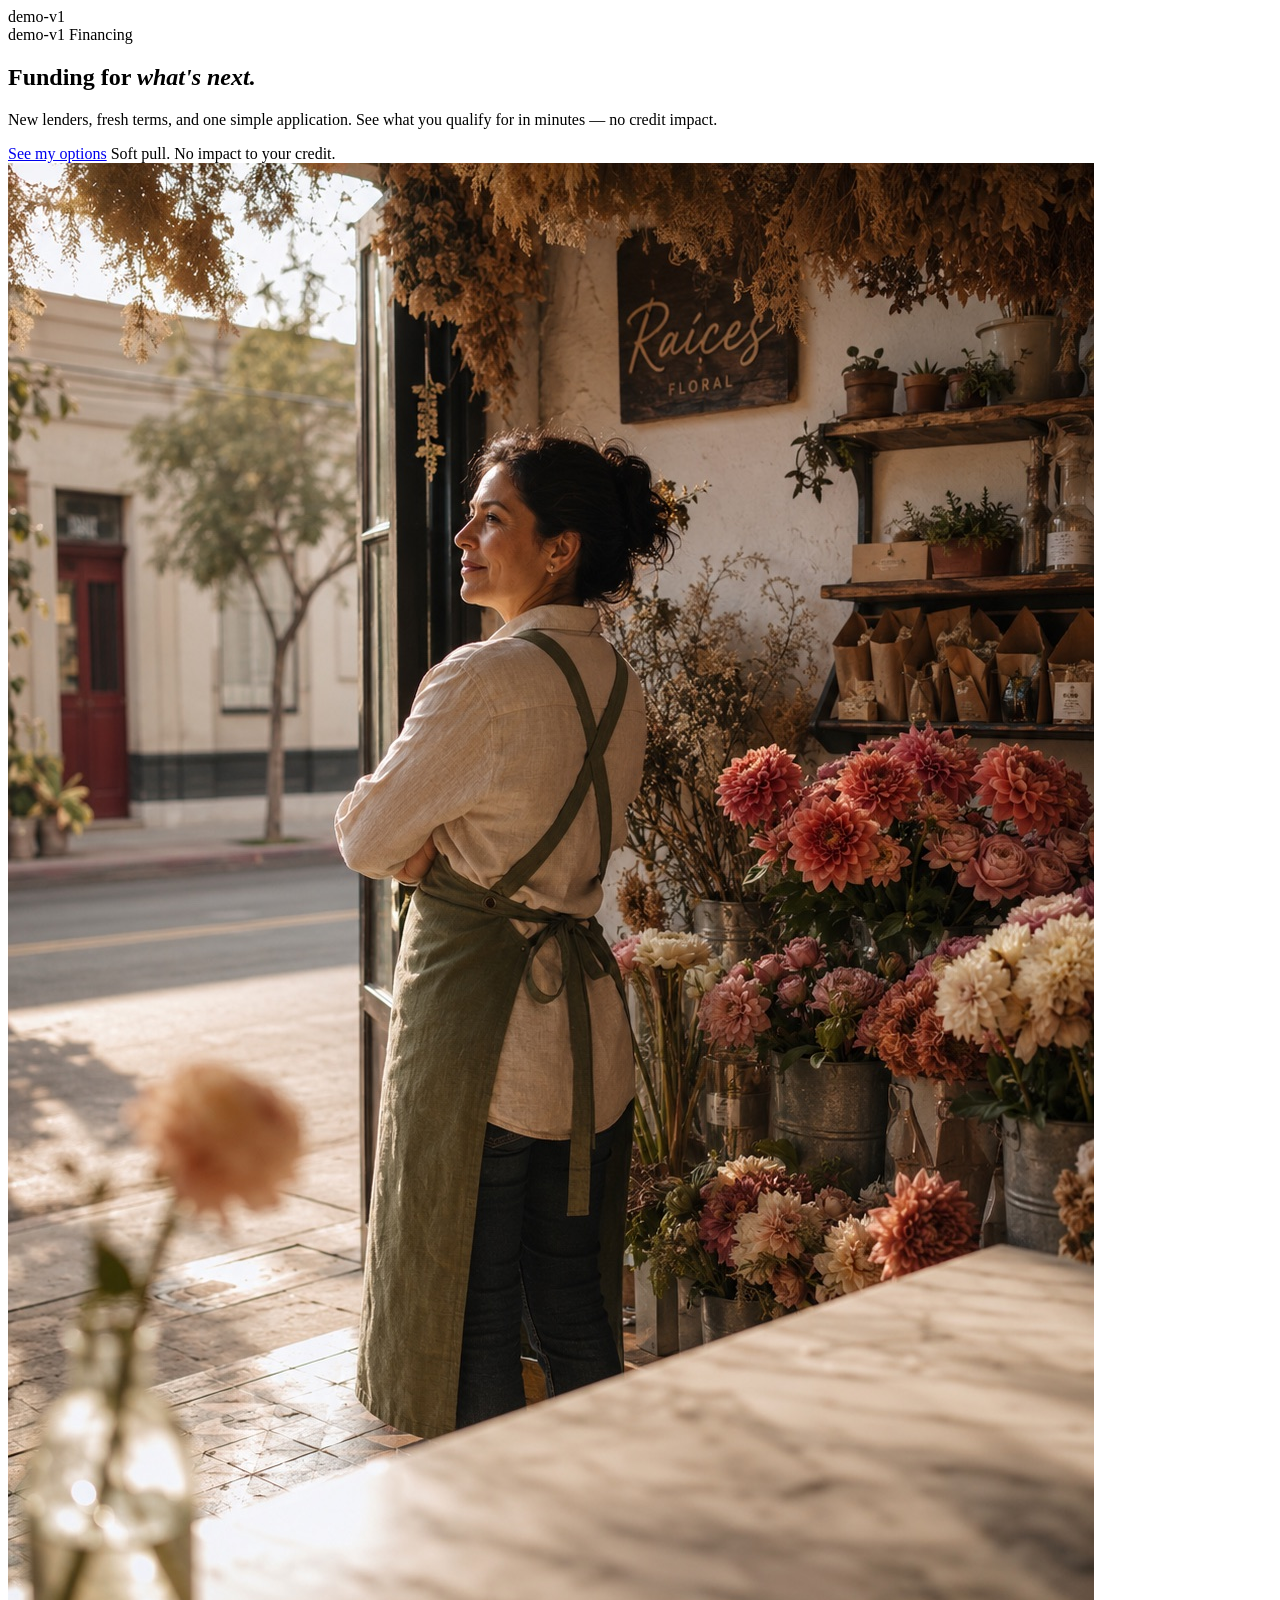
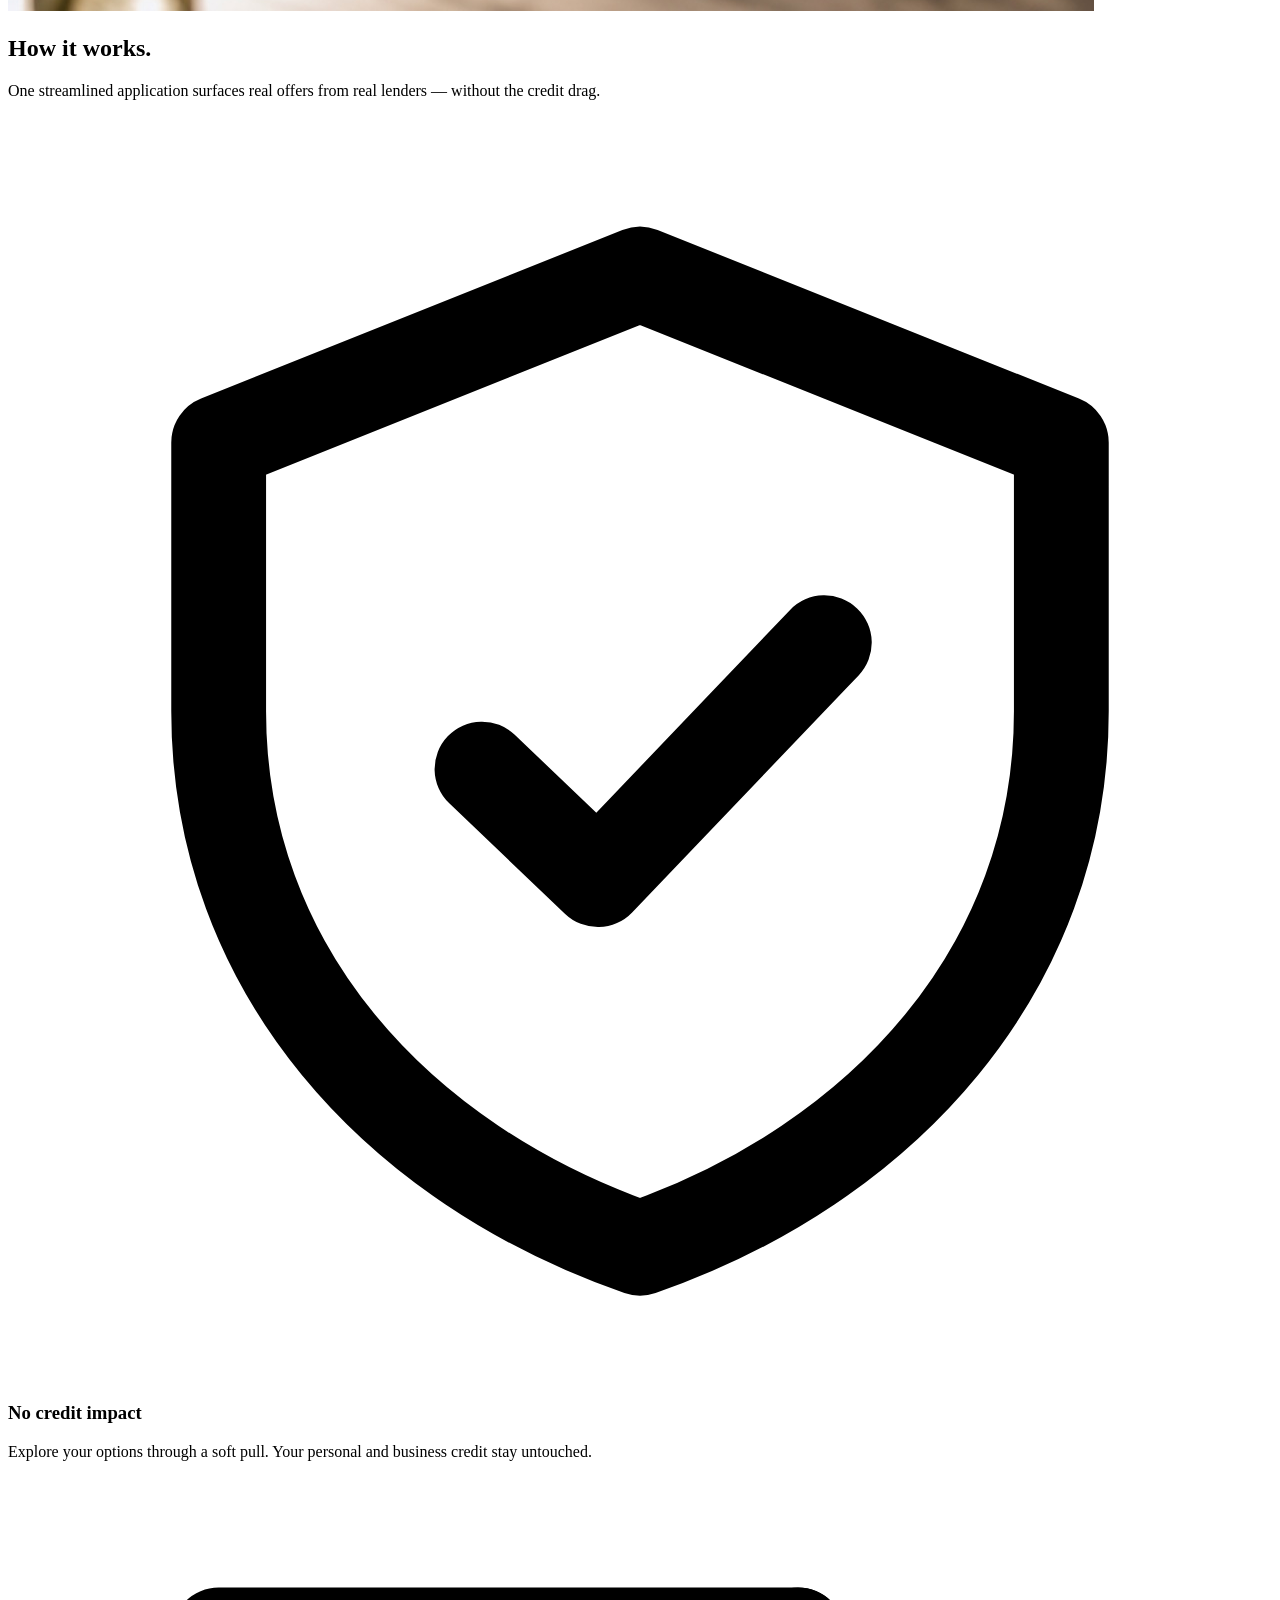
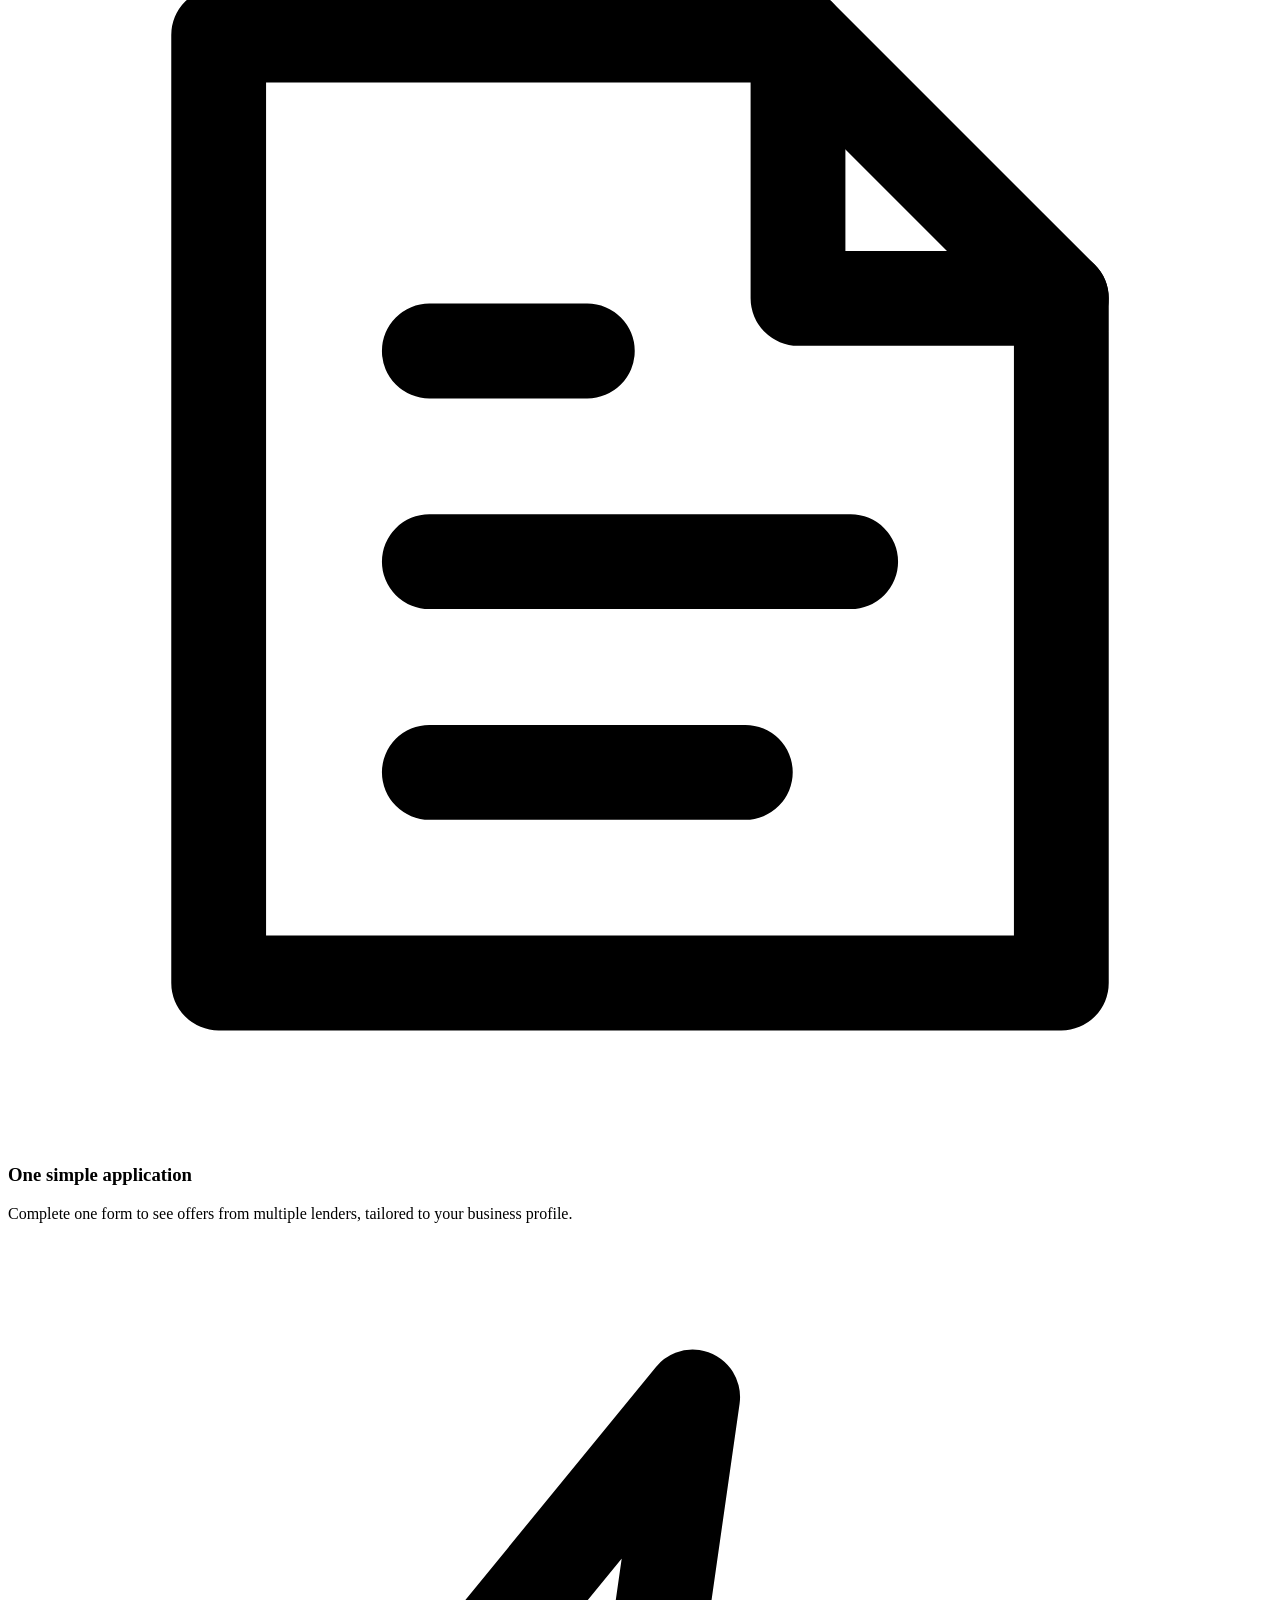
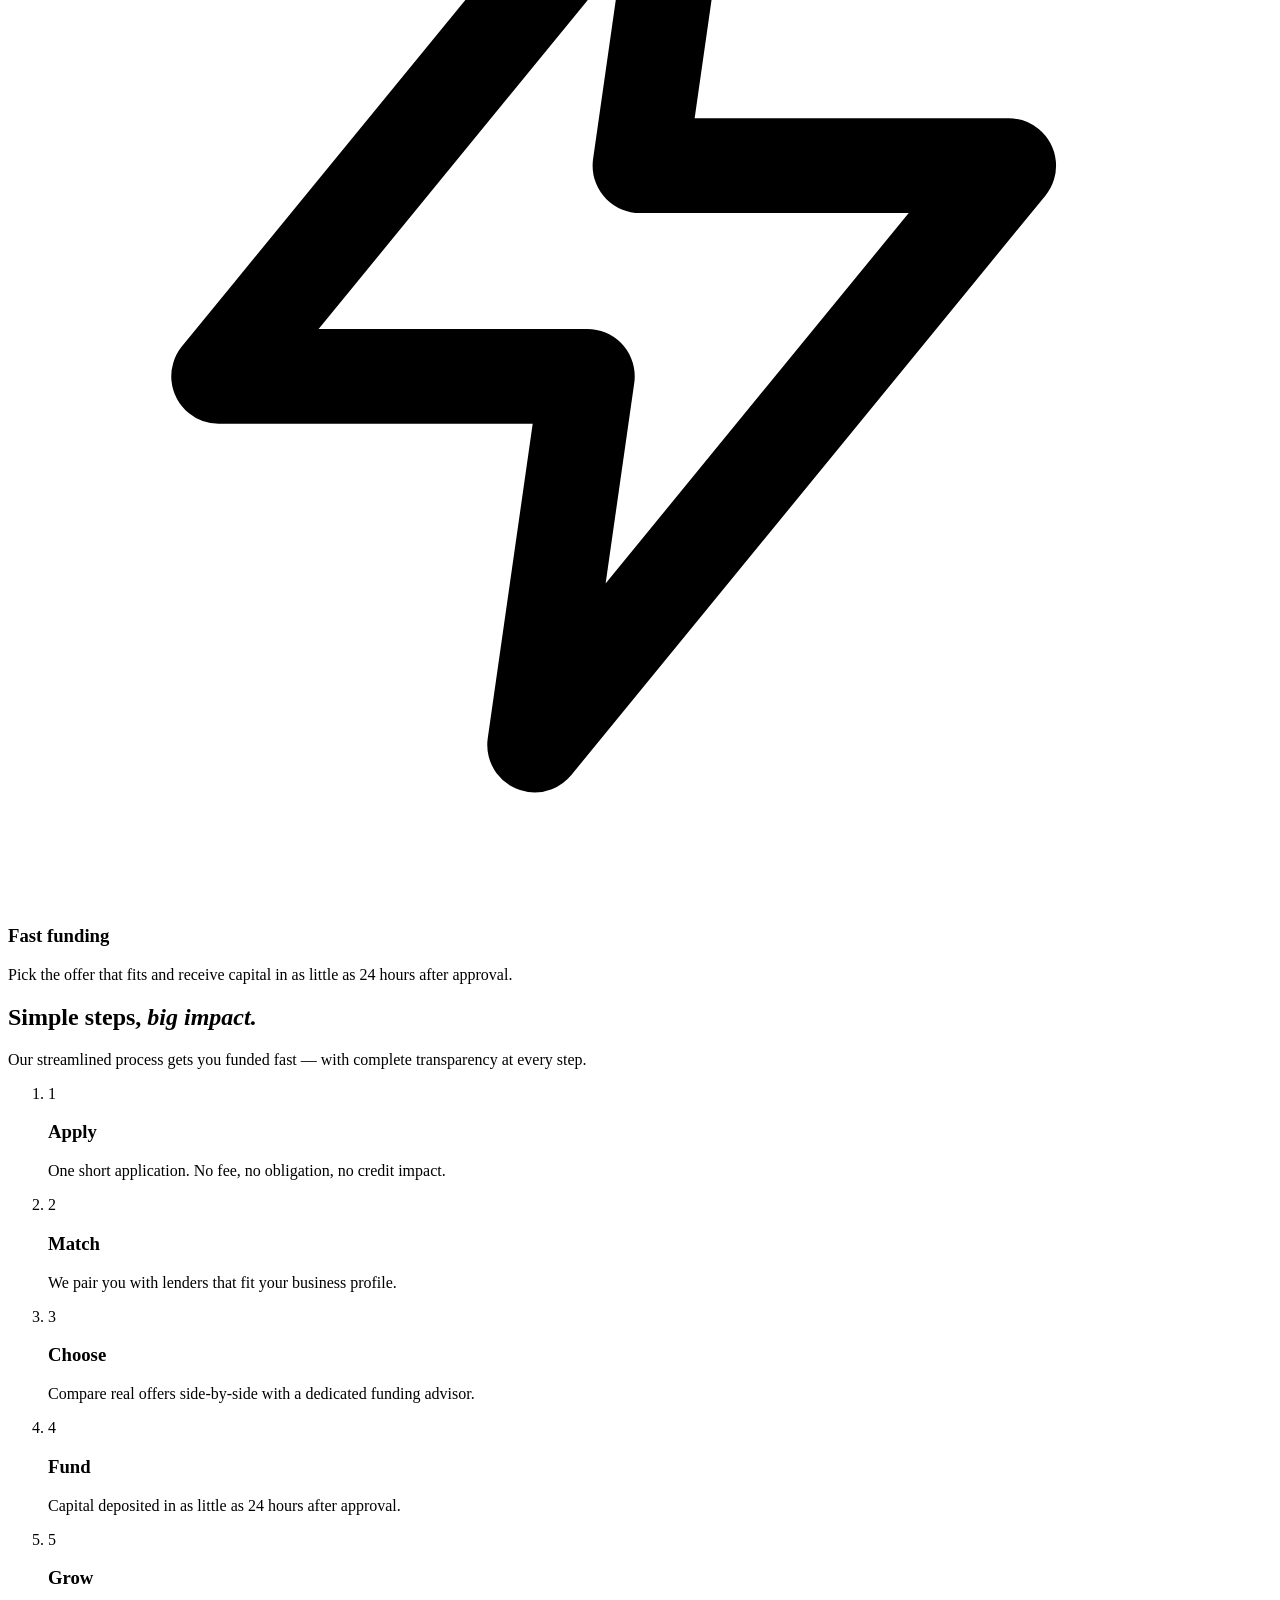
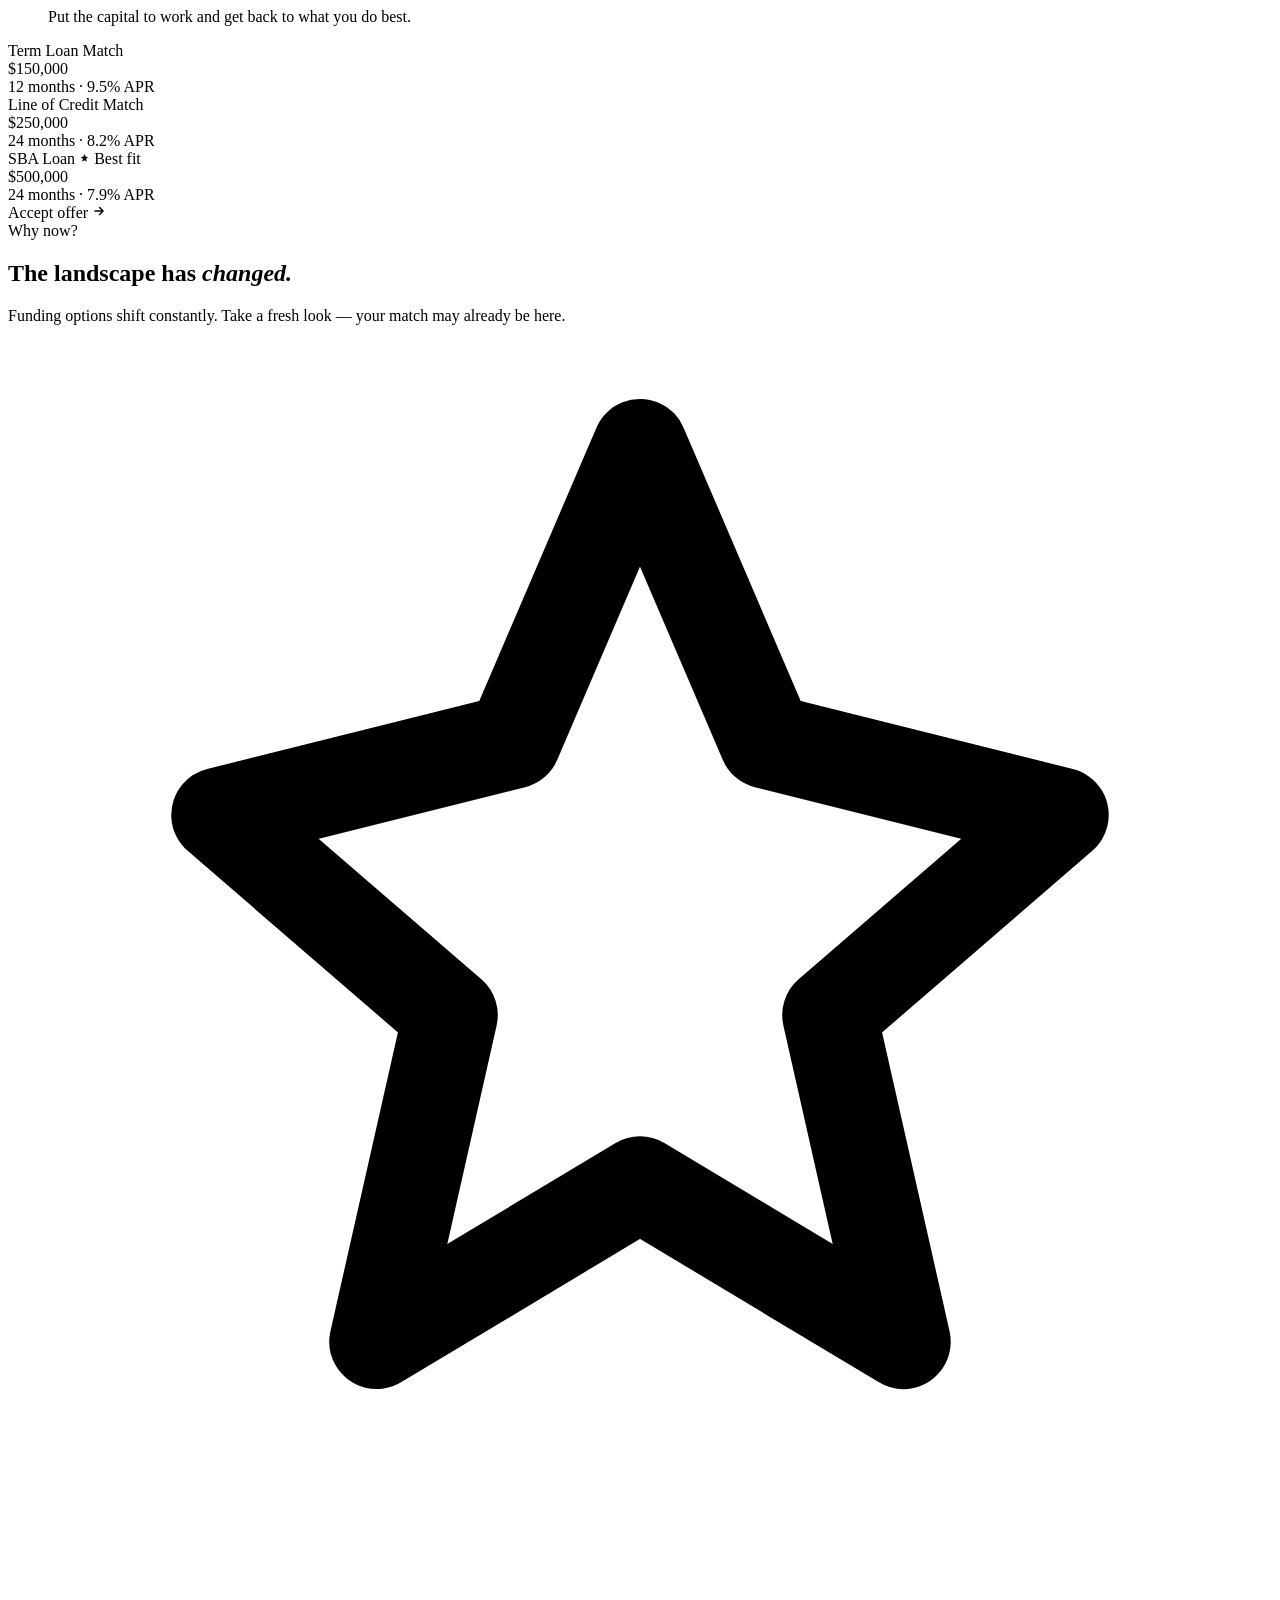
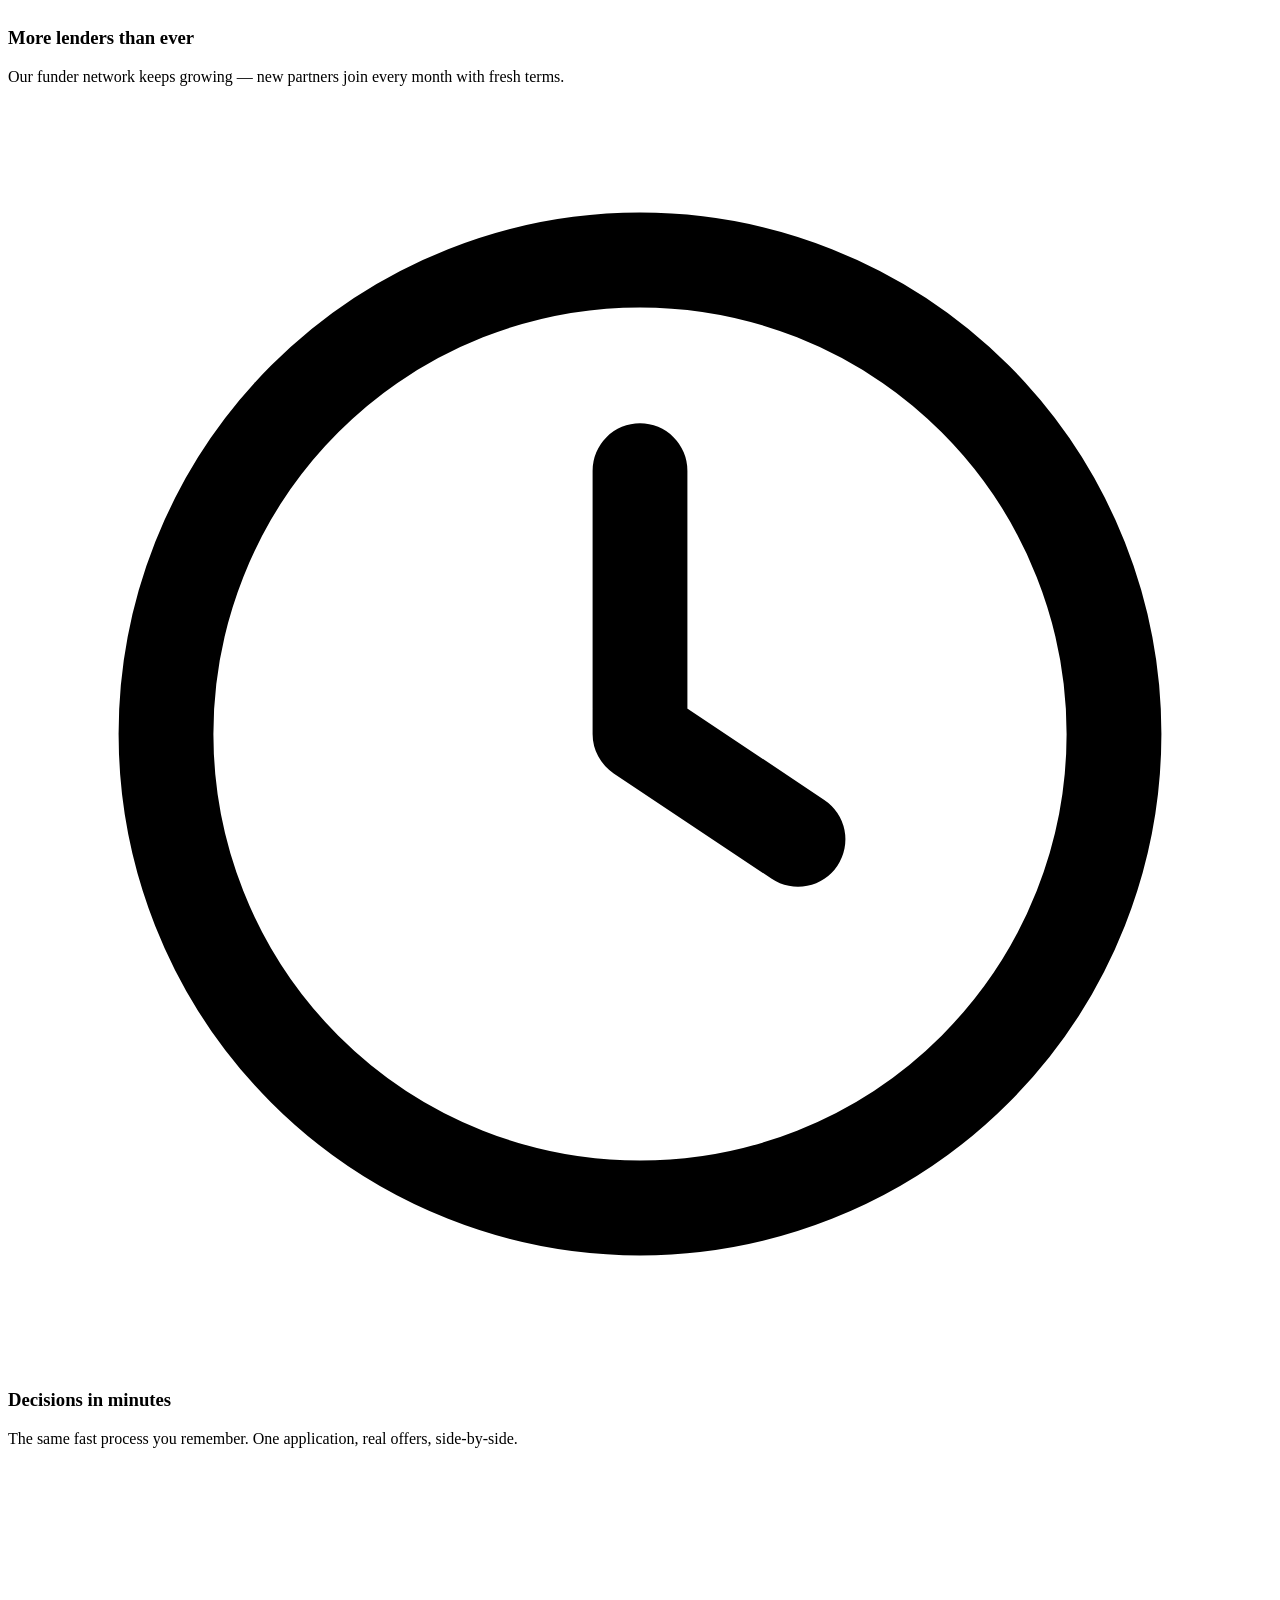
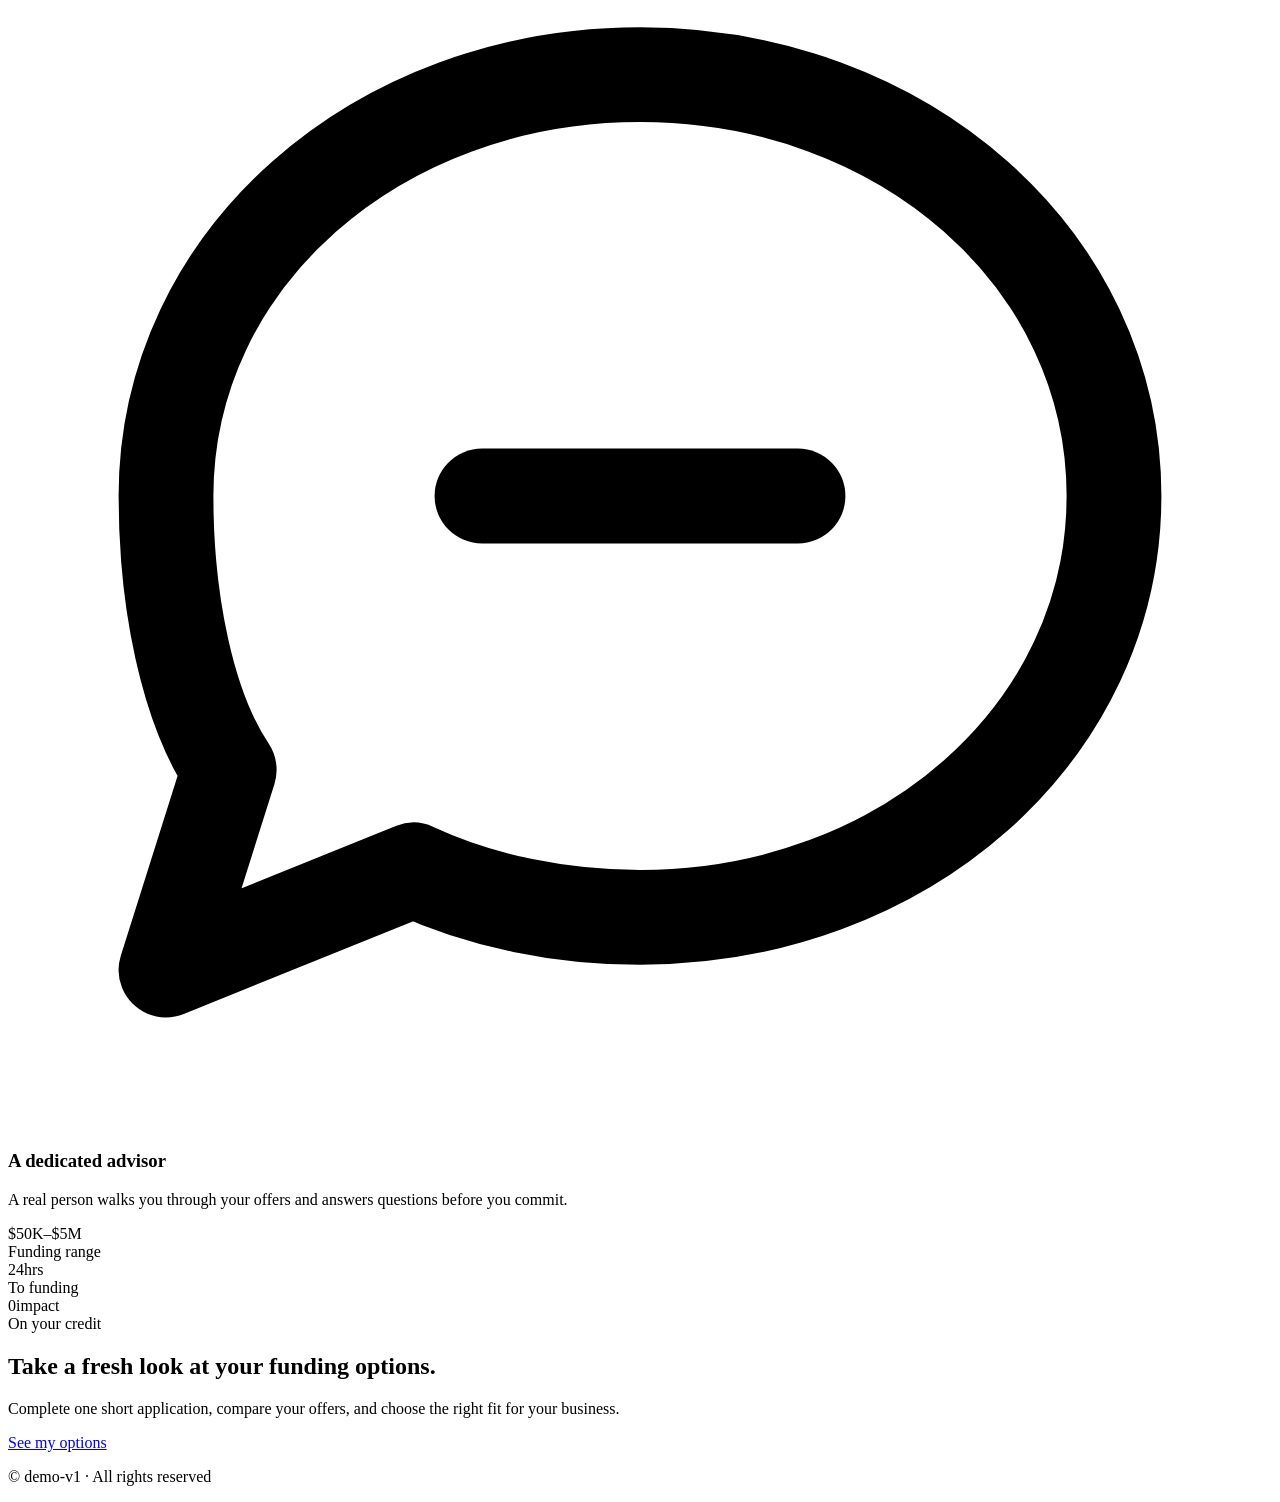
==== demo-v1/index.html @ 882fb936 "Add partner: demo-v1" ====
<!DOCTYPE html>
<html lang="en">
<head>
  <meta charset="UTF-8">
  <meta name="viewport" content="width=device-width, initial-scale=1.0">
  <title>demo-v1 Financing — Funding for what's next</title>
  <meta name="description" content="See what your business qualifies for in minutes. New lenders, fresh terms, no credit impact.">

  <link rel="preconnect" href="https://fonts.googleapis.com">
  <link rel="preconnect" href="https://fonts.gstatic.com" crossorigin>
  <link href="https://fonts.googleapis.com/css2?family=Inter:wght@400;500;600;700;800&display=swap" rel="stylesheet">

  <link rel="stylesheet" href="styles.css">
  <style>
    :root {
      --color-primary: #1f4ed8;
      --color-secondary: #0ea5e9;
    }
  </style>
</head>
<body>

  <header class="site-header">
    <div class="container site-header-inner">
      
      
      <span class="site-logo-text">demo-v1</span>
      
    </div>
  </header>

  <main>

    <!-- ===================== Hero ===================== -->
    <section class="hero">
      <div class="container hero-inner">
        <div class="hero-copy">
          <span class="eyebrow">demo-v1 Financing</span>
          <h1 class="hero-title">
            Funding for <em>what's next.</em>
          </h1>
          <p class="hero-subhead">
            New lenders, fresh terms, and one simple application.
            See what you qualify for in minutes — no credit impact.
          </p>
          <div class="hero-cta-row">
            <a href="https://iw.lendflow.com/?env=LoMvkuRiEej1TsIynyOx2P3685DAhxmm&viewProduct=1&brandId=1985&workflowTemplateId=b37ec8b9-3998-4e6f-bc72-e36043d3c06d&emailTemplateId=554&consentTemplateId=01J7KJRV8Y9BBJWDGAAGYP4849&destination%5Bmode%5D=none" class="btn btn-primary">See my options</a>
            <span class="hero-microcopy">Soft pull. No impact to your credit.</span>
          </div>
        </div>
        <div class="hero-media">
          <div class="hero-glow" aria-hidden="true"></div>
          <div class="hero-image-frame">
            <img src="/_assets/hero-default.jpg" alt="" class="hero-image"
                 loading="eager" decoding="async" fetchpriority="high">
          </div>
        </div>
      </div>
    </section>

    

    <!-- ===================== How it works ===================== -->
    <section class="section section-white">
      <div class="container">
        <div class="section-intro">
          <h2>How it works.</h2>
          <p>One streamlined application surfaces real offers from real lenders — without the credit drag.</p>
        </div>
        <div class="card-grid three-up">
          <article class="info-card">
            <div class="icon-circle" aria-hidden="true">
              <svg viewBox="0 0 24 24" fill="none" stroke="currentColor" stroke-width="1.8" stroke-linecap="round" stroke-linejoin="round">
                <path d="M12 3l8 3.2v5.1c0 4.9-3.4 8.6-8 10.2-4.6-1.6-8-5.3-8-10.2V6.2L12 3z"/>
                <path d="M9 12.4l2.2 2.1L15.5 10"/>
              </svg>
            </div>
            <h3>No credit impact</h3>
            <p>Explore your options through a soft pull. Your personal and business credit stay untouched.</p>
          </article>
          <article class="info-card">
            <div class="icon-circle" aria-hidden="true">
              <svg viewBox="0 0 24 24" fill="none" stroke="currentColor" stroke-width="1.8" stroke-linecap="round" stroke-linejoin="round">
                <path d="M8 3h7l5 5v13H4V3h4z"/>
                <path d="M15 3v5h5"/>
                <path d="M8 13h8M8 17h6M8 9h3"/>
              </svg>
            </div>
            <h3>One simple application</h3>
            <p>Complete one form to see offers from multiple lenders, tailored to your business profile.</p>
          </article>
          <article class="info-card">
            <div class="icon-circle" aria-hidden="true">
              <svg viewBox="0 0 24 24" fill="none" stroke="currentColor" stroke-width="1.8" stroke-linecap="round" stroke-linejoin="round">
                <path d="M13 3L4 14h7l-1 7 9-11h-7l1-7z"/>
              </svg>
            </div>
            <h3>Fast funding</h3>
            <p>Pick the offer that fits and receive capital in as little as 24 hours after approval.</p>
          </article>
        </div>
      </div>
    </section>

    <!-- ===================== Simple steps, big impact — dark section with mockup ===================== -->
    <section class="section section-dark">
      <div class="container steps-inner">
        <div class="steps-copy">
          <h2>Simple steps, <em>big impact.</em></h2>
          <p class="steps-lead">
            Our streamlined process gets you funded fast — with complete transparency at every step.
          </p>
          <ol class="step-list">
            <li>
              <span class="step-num">1</span>
              <div>
                <h3>Apply</h3>
                <p>One short application. No fee, no obligation, no credit impact.</p>
              </div>
            </li>
            <li>
              <span class="step-num">2</span>
              <div>
                <h3>Match</h3>
                <p>We pair you with lenders that fit your business profile.</p>
              </div>
            </li>
            <li>
              <span class="step-num">3</span>
              <div>
                <h3>Choose</h3>
                <p>Compare real offers side-by-side with a dedicated funding advisor.</p>
              </div>
            </li>
            <li>
              <span class="step-num">4</span>
              <div>
                <h3>Fund</h3>
                <p>Capital deposited in as little as 24 hours after approval.</p>
              </div>
            </li>
            <li>
              <span class="step-num">5</span>
              <div>
                <h3>Grow</h3>
                <p>Put the capital to work and get back to what you do best.</p>
              </div>
            </li>
          </ol>
        </div>

        <!-- CSS mockup: matched offers stack (modular cascade — same vector between cards) -->
        <div class="steps-visual" aria-hidden="true">
          <div class="offers-stack">
            <div class="offer-card offer-card-back">
              <div class="offer-header">
                <span class="offer-label">Term Loan</span>
                <span class="offer-badge">Match</span>
              </div>
              <div class="offer-amount">$150,000</div>
              <div class="offer-meta">12 months · 9.5% APR</div>
            </div>
            <div class="offer-card offer-card-mid">
              <div class="offer-header">
                <span class="offer-label">Line of Credit</span>
                <span class="offer-badge">Match</span>
              </div>
              <div class="offer-amount">$250,000</div>
              <div class="offer-meta">24 months · 8.2% APR</div>
            </div>
            <div class="offer-card offer-card-front">
              <div class="offer-header">
                <span class="offer-label">SBA Loan</span>
                <span class="offer-badge offer-badge-best">
                  <svg class="offer-badge-star" viewBox="0 0 24 24" width="11" height="11" fill="currentColor" aria-hidden="true">
                    <path d="M12 2l2.4 5.6L20 9l-4.4 3.8L17 19l-5-3-5 3 1.4-6.2L4 9l5.6-1.4z"/>
                  </svg>
                  Best fit
                </span>
              </div>
              <div class="offer-amount">$500,000</div>
              <div class="offer-meta">24 months · 7.9% APR</div>
              <div class="offer-cta">
                <span>Accept offer</span>
                <svg viewBox="0 0 24 24" width="14" height="14" fill="none" stroke="currentColor" stroke-width="2.4" stroke-linecap="round" stroke-linejoin="round">
                  <path d="M5 12h14M13 6l6 6-6 6"/>
                </svg>
              </div>
            </div>
          </div>
        </div>
      </div>
    </section>

    <!-- ===================== Why now? — re-engagement angle ===================== -->
    <section class="section section-alt">
      <div class="container">
        <div class="section-intro">
          <span class="eyebrow">Why now?</span>
          <h2>The landscape has <em>changed.</em></h2>
          <p>Funding options shift constantly. Take a fresh look — your match may already be here.</p>
        </div>
        <div class="card-grid three-up">
          <article class="info-card">
            <div class="icon-circle" aria-hidden="true">
              <svg viewBox="0 0 24 24" fill="none" stroke="currentColor" stroke-width="1.8" stroke-linecap="round" stroke-linejoin="round">
                <path d="M12 2l2.4 5.6L20 9l-4.4 3.8L17 19l-5-3-5 3 1.4-6.2L4 9l5.6-1.4z"/>
              </svg>
            </div>
            <h3>More lenders than ever</h3>
            <p>Our funder network keeps growing — new partners join every month with fresh terms.</p>
          </article>
          <article class="info-card">
            <div class="icon-circle" aria-hidden="true">
              <svg viewBox="0 0 24 24" fill="none" stroke="currentColor" stroke-width="1.8" stroke-linecap="round" stroke-linejoin="round">
                <circle cx="12" cy="12" r="9"/>
                <path d="M12 7v5l3 2"/>
              </svg>
            </div>
            <h3>Decisions in minutes</h3>
            <p>The same fast process you remember. One application, real offers, side-by-side.</p>
          </article>
          <article class="info-card">
            <div class="icon-circle" aria-hidden="true">
              <svg viewBox="0 0 24 24" fill="none" stroke="currentColor" stroke-width="1.8" stroke-linecap="round" stroke-linejoin="round">
                <path d="M3 12c0-4.5 4-8 9-8s9 3.5 9 8-4 8-9 8c-1.5 0-3-.3-4.3-.9L3 21l1.2-3.8C3.4 16 3 14 3 12z"/>
                <path d="M9 12h6"/>
              </svg>
            </div>
            <h3>A dedicated advisor</h3>
            <p>A real person walks you through your offers and answers questions before you commit.</p>
          </article>
        </div>
      </div>
    </section>

    <!-- ===================== Stats strip ===================== -->
    <section class="section section-stats">
      <div class="container stats-grid">
        <div class="stat">
          <div class="stat-num">$50K<span>–</span>$5M</div>
          <div class="stat-label">Funding range</div>
        </div>
        <div class="stat">
          <div class="stat-num">24<span>hrs</span></div>
          <div class="stat-label">To funding</div>
        </div>
        <div class="stat">
          <div class="stat-num">0<span>impact</span></div>
          <div class="stat-label">On your credit</div>
        </div>
      </div>
    </section>

    <!-- ===================== Final CTA banner ===================== -->
    <section class="section cta-banner">
      <div class="container cta-inner">
        <div class="cta-copy">
          <h2>Take a fresh look at your funding options.</h2>
          <p>Complete one short application, compare your offers, and choose the right fit for your business.</p>
        </div>
        <a href="https://iw.lendflow.com/?env=LoMvkuRiEej1TsIynyOx2P3685DAhxmm&viewProduct=1&brandId=1985&workflowTemplateId=b37ec8b9-3998-4e6f-bc72-e36043d3c06d&emailTemplateId=554&consentTemplateId=01J7KJRV8Y9BBJWDGAAGYP4849&destination%5Bmode%5D=none" class="btn btn-light">See my options</a>
      </div>
    </section>

  </main>

  <footer class="site-footer">
    <div class="container site-footer-inner">
      <p>© demo-v1 · All rights reserved</p>
      
    </div>
  </footer>

  
  <script src="https://iw.lendflow.com/js/lendflow-loader.js"></script>
  

</body>
</html>
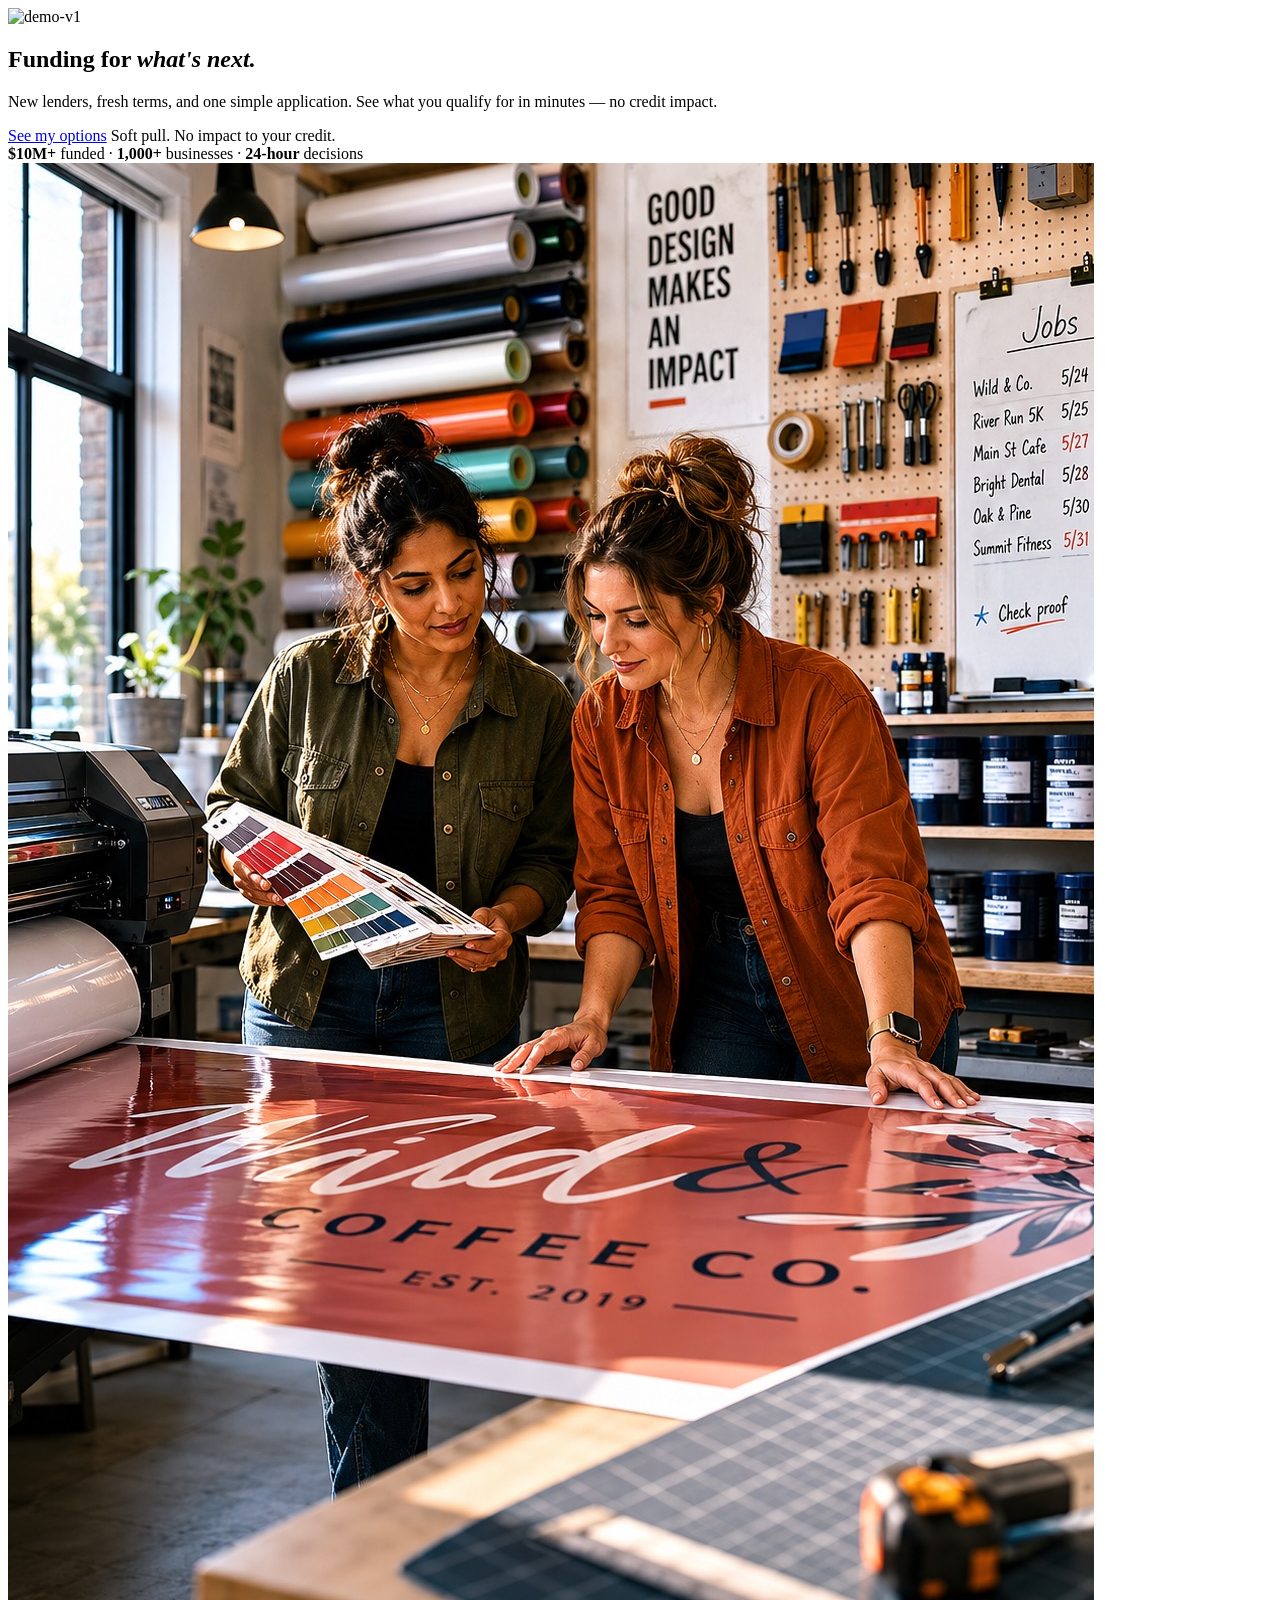
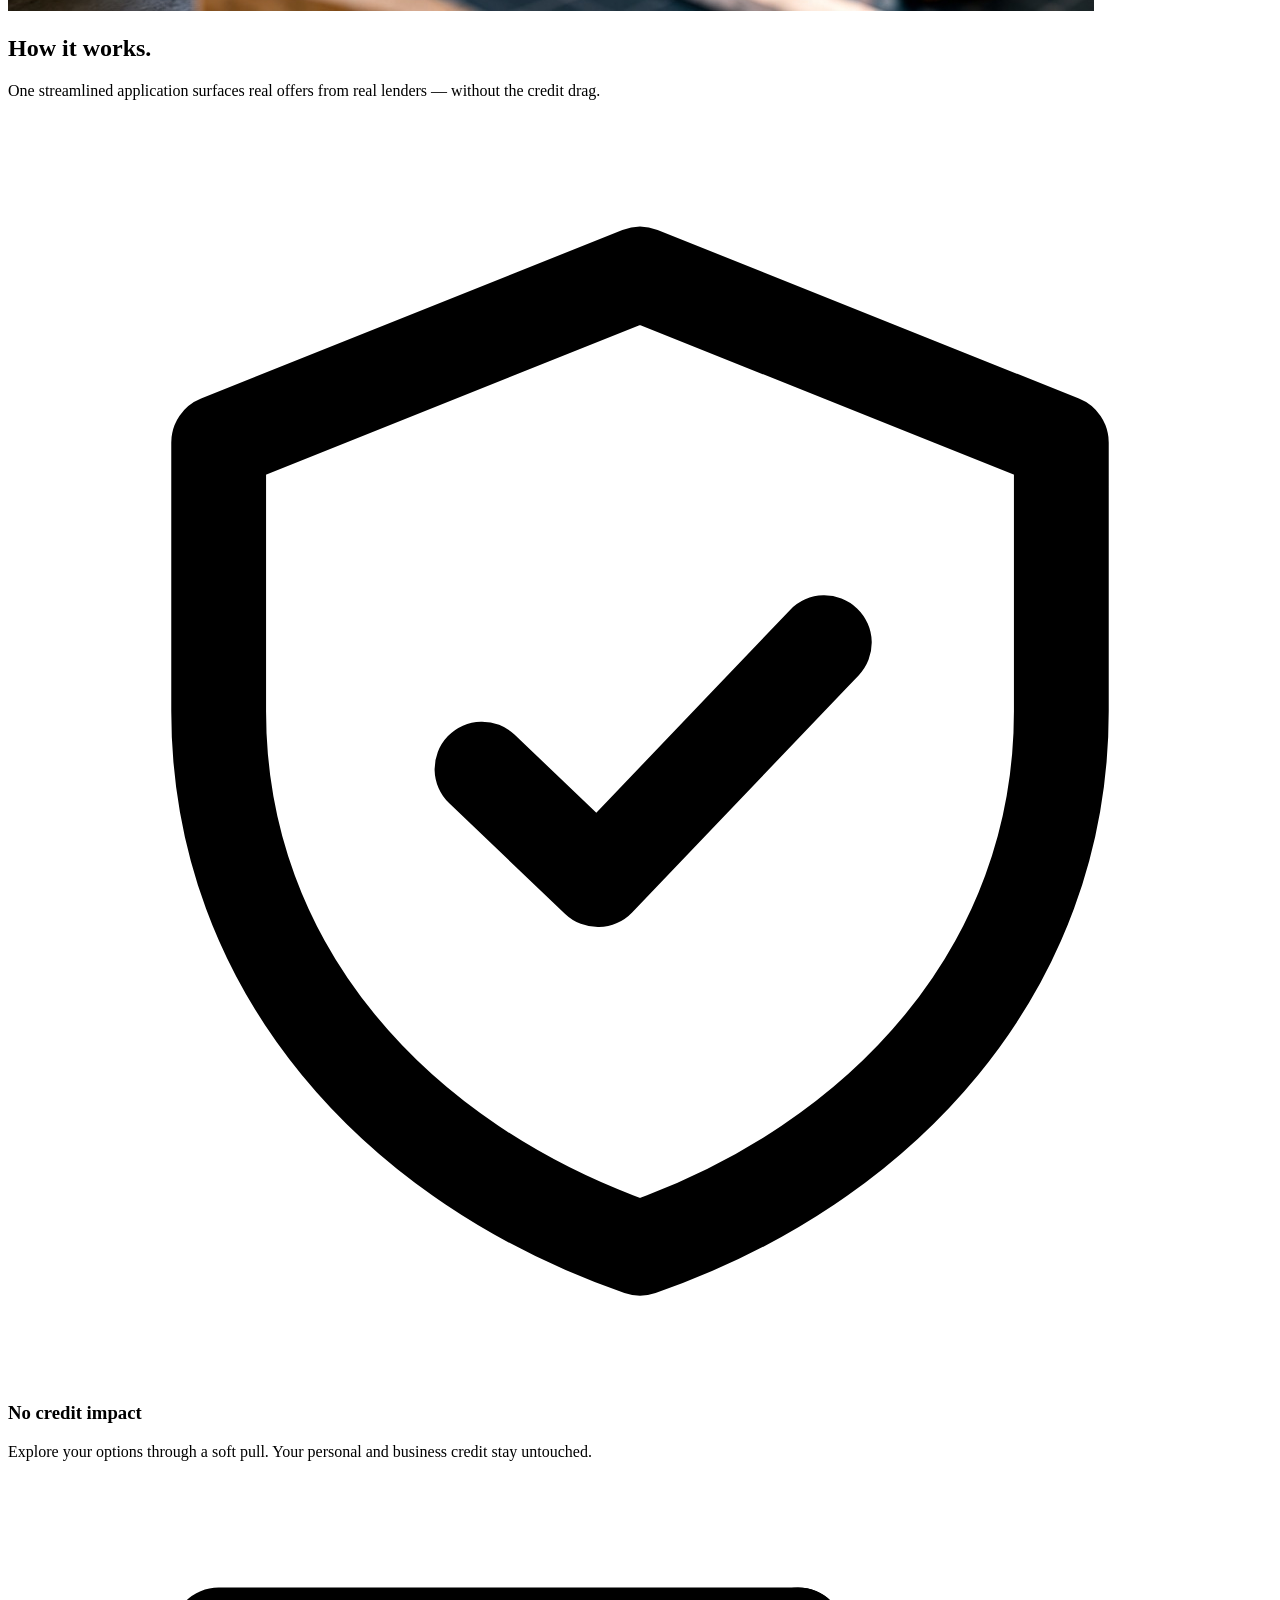
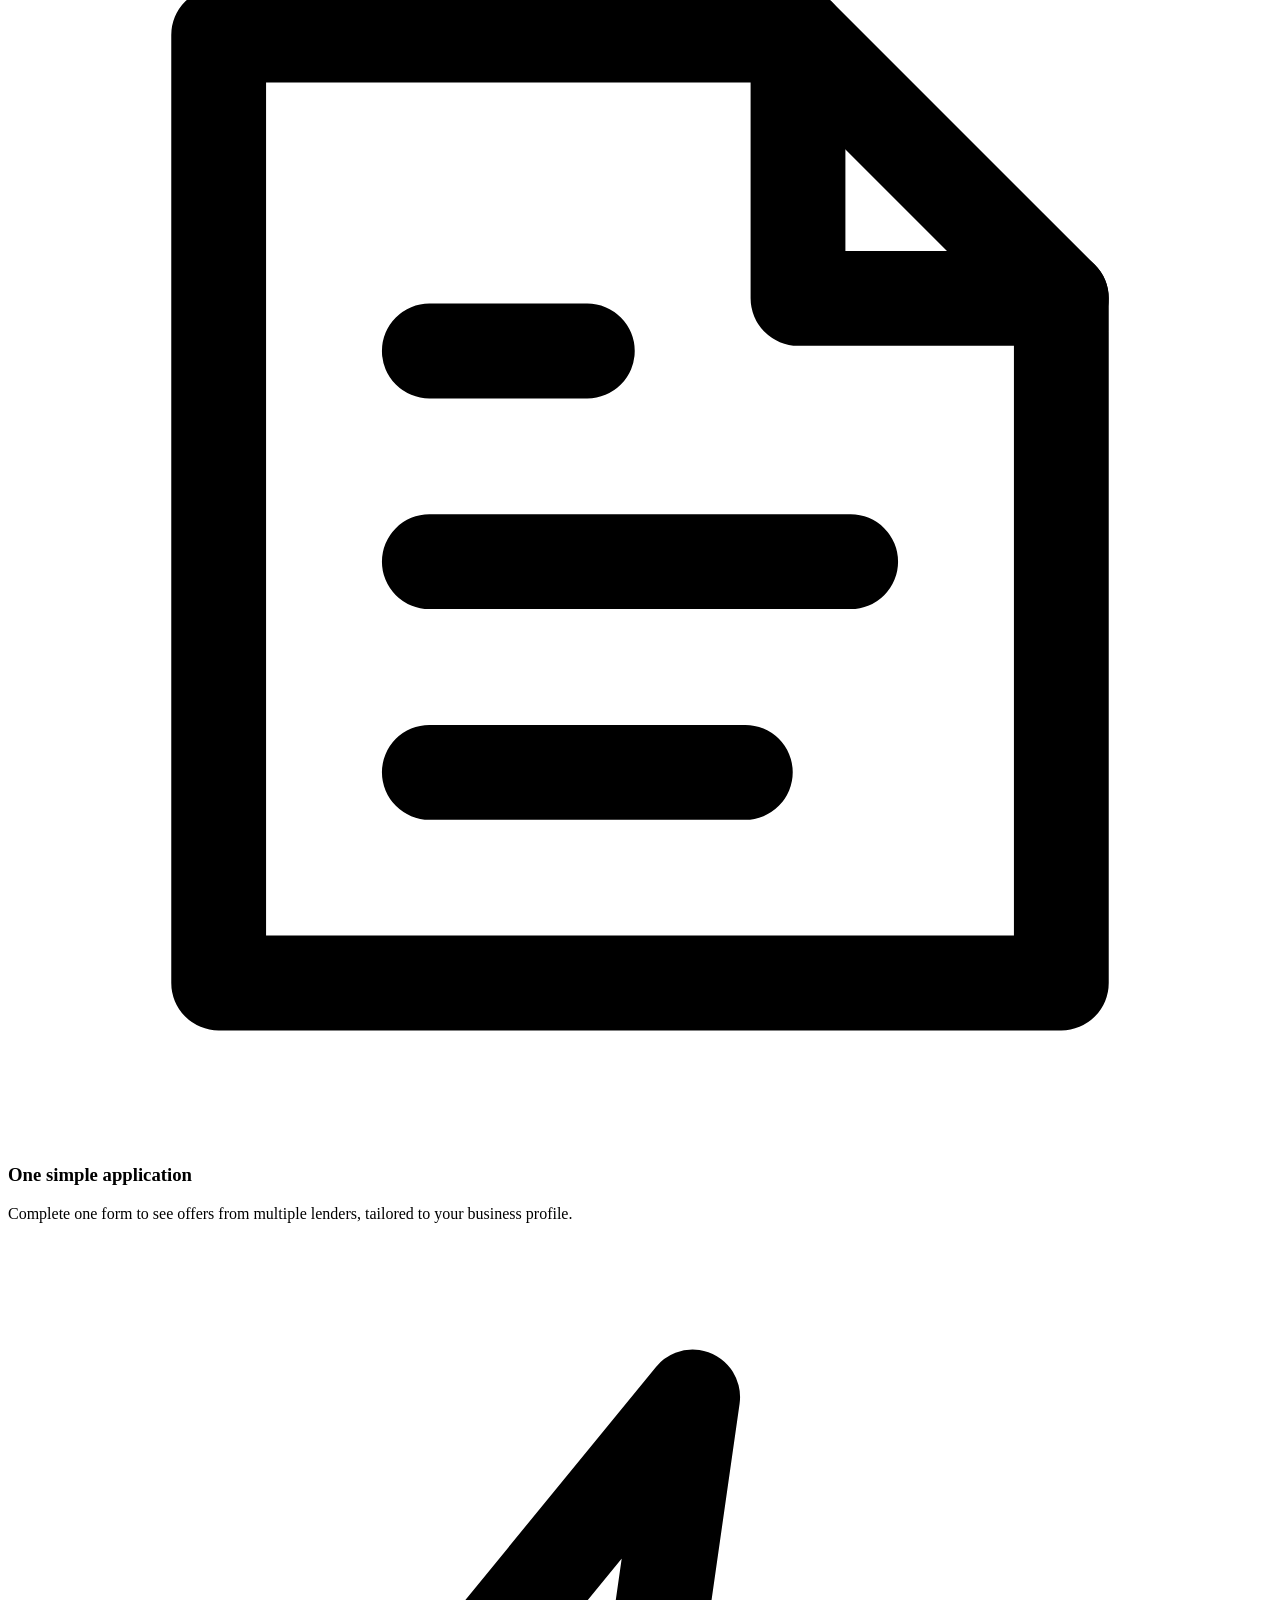
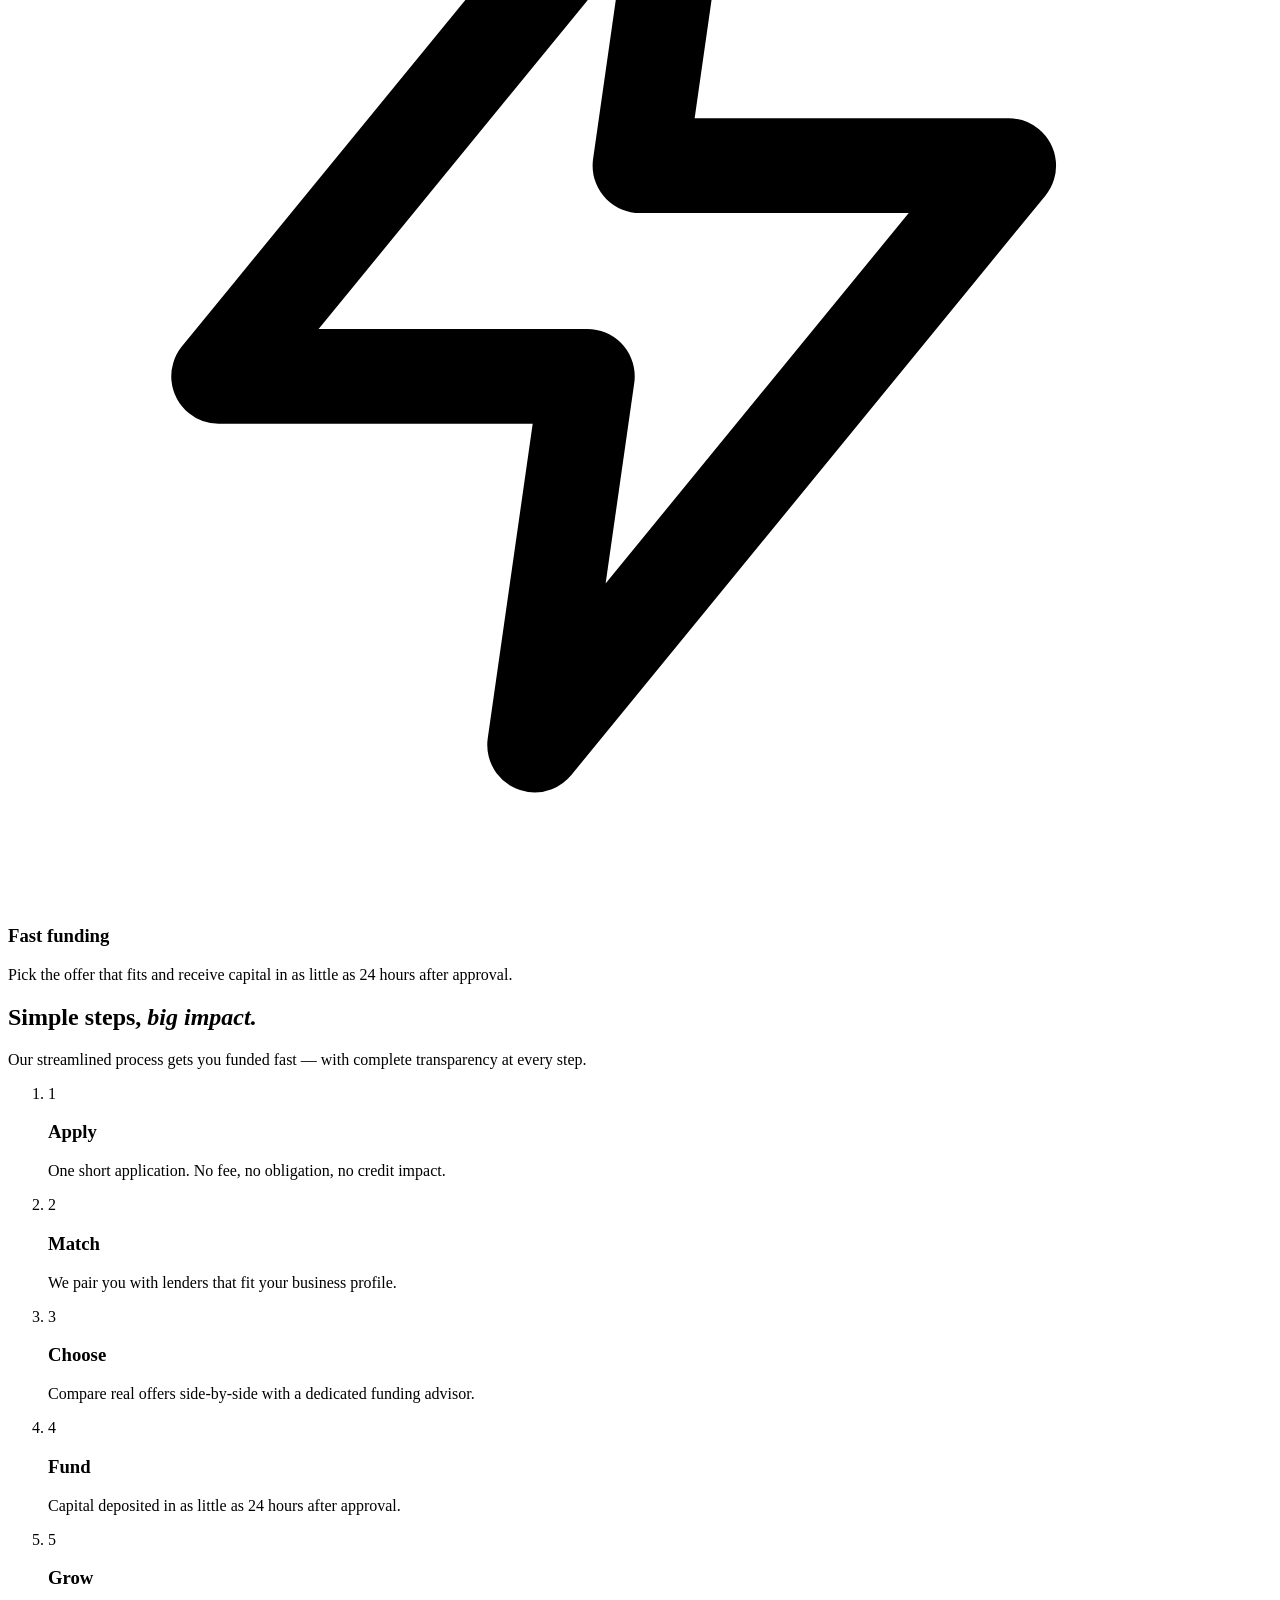
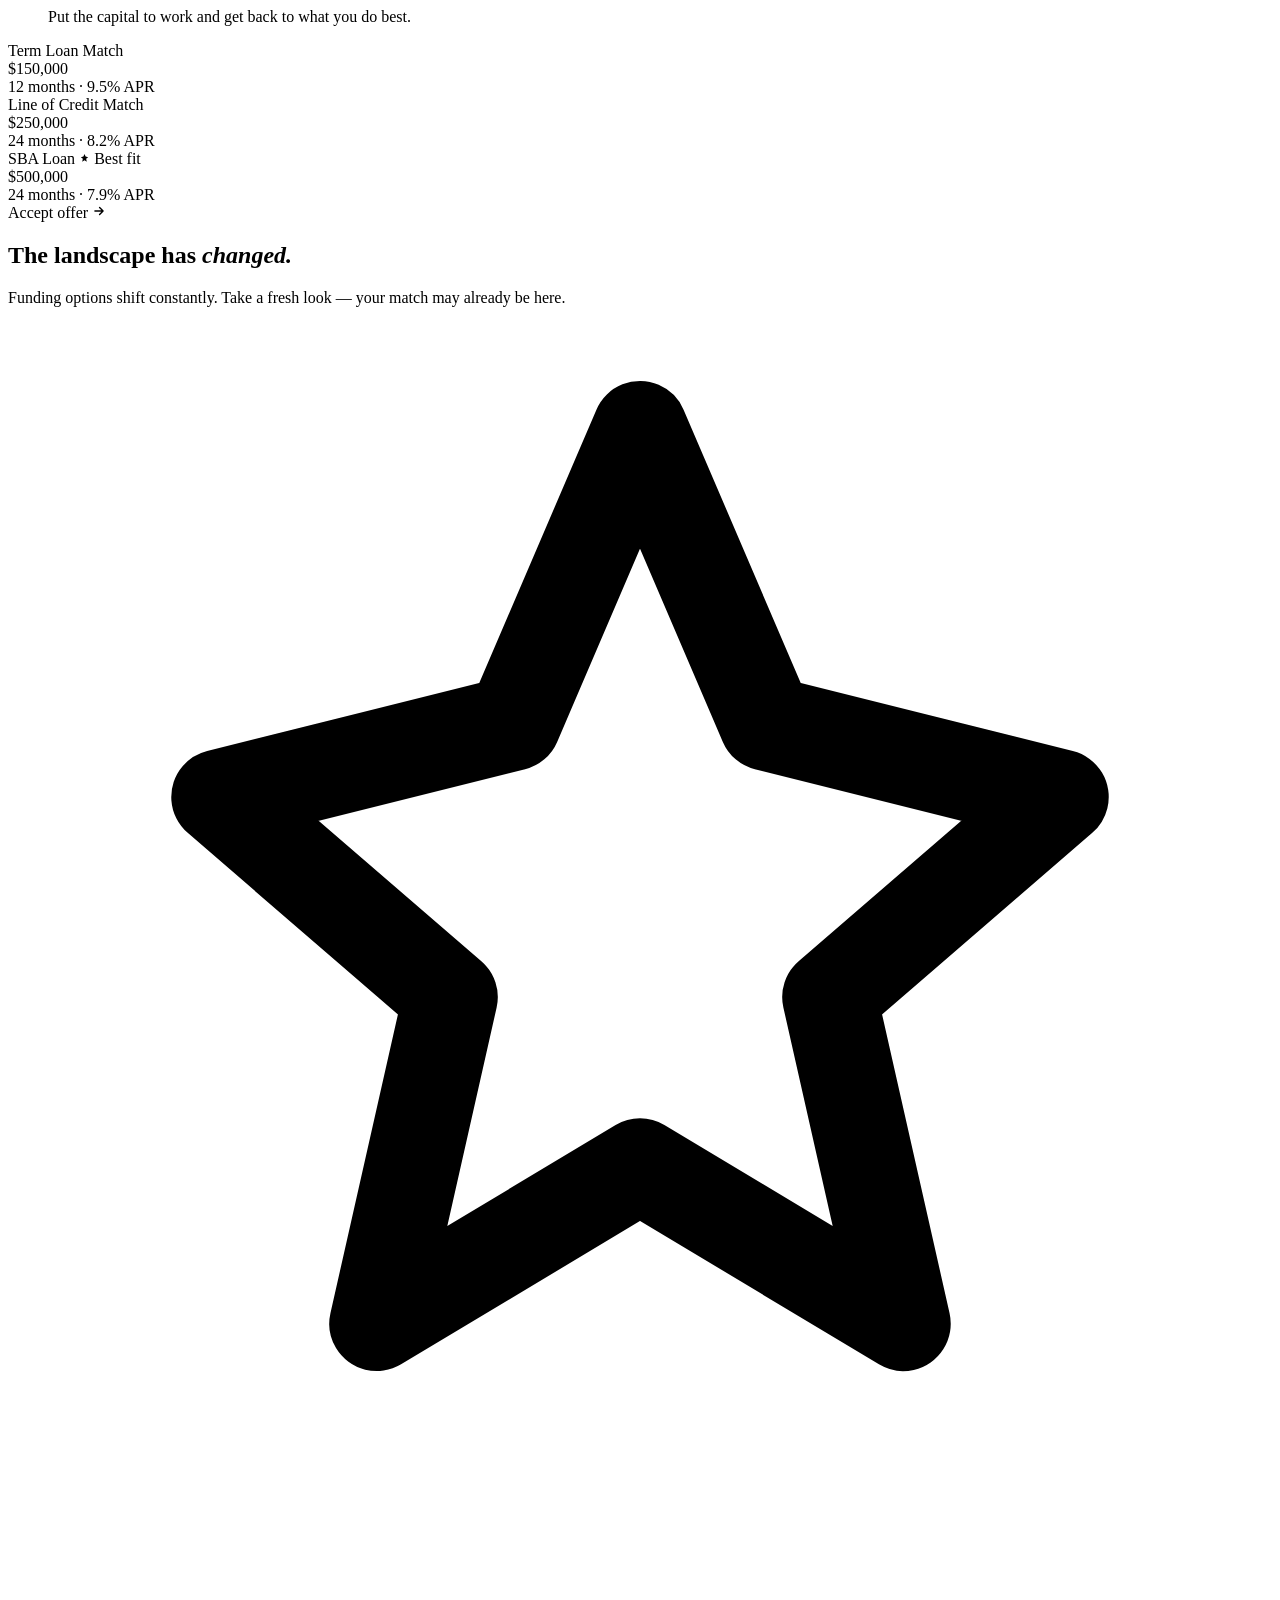
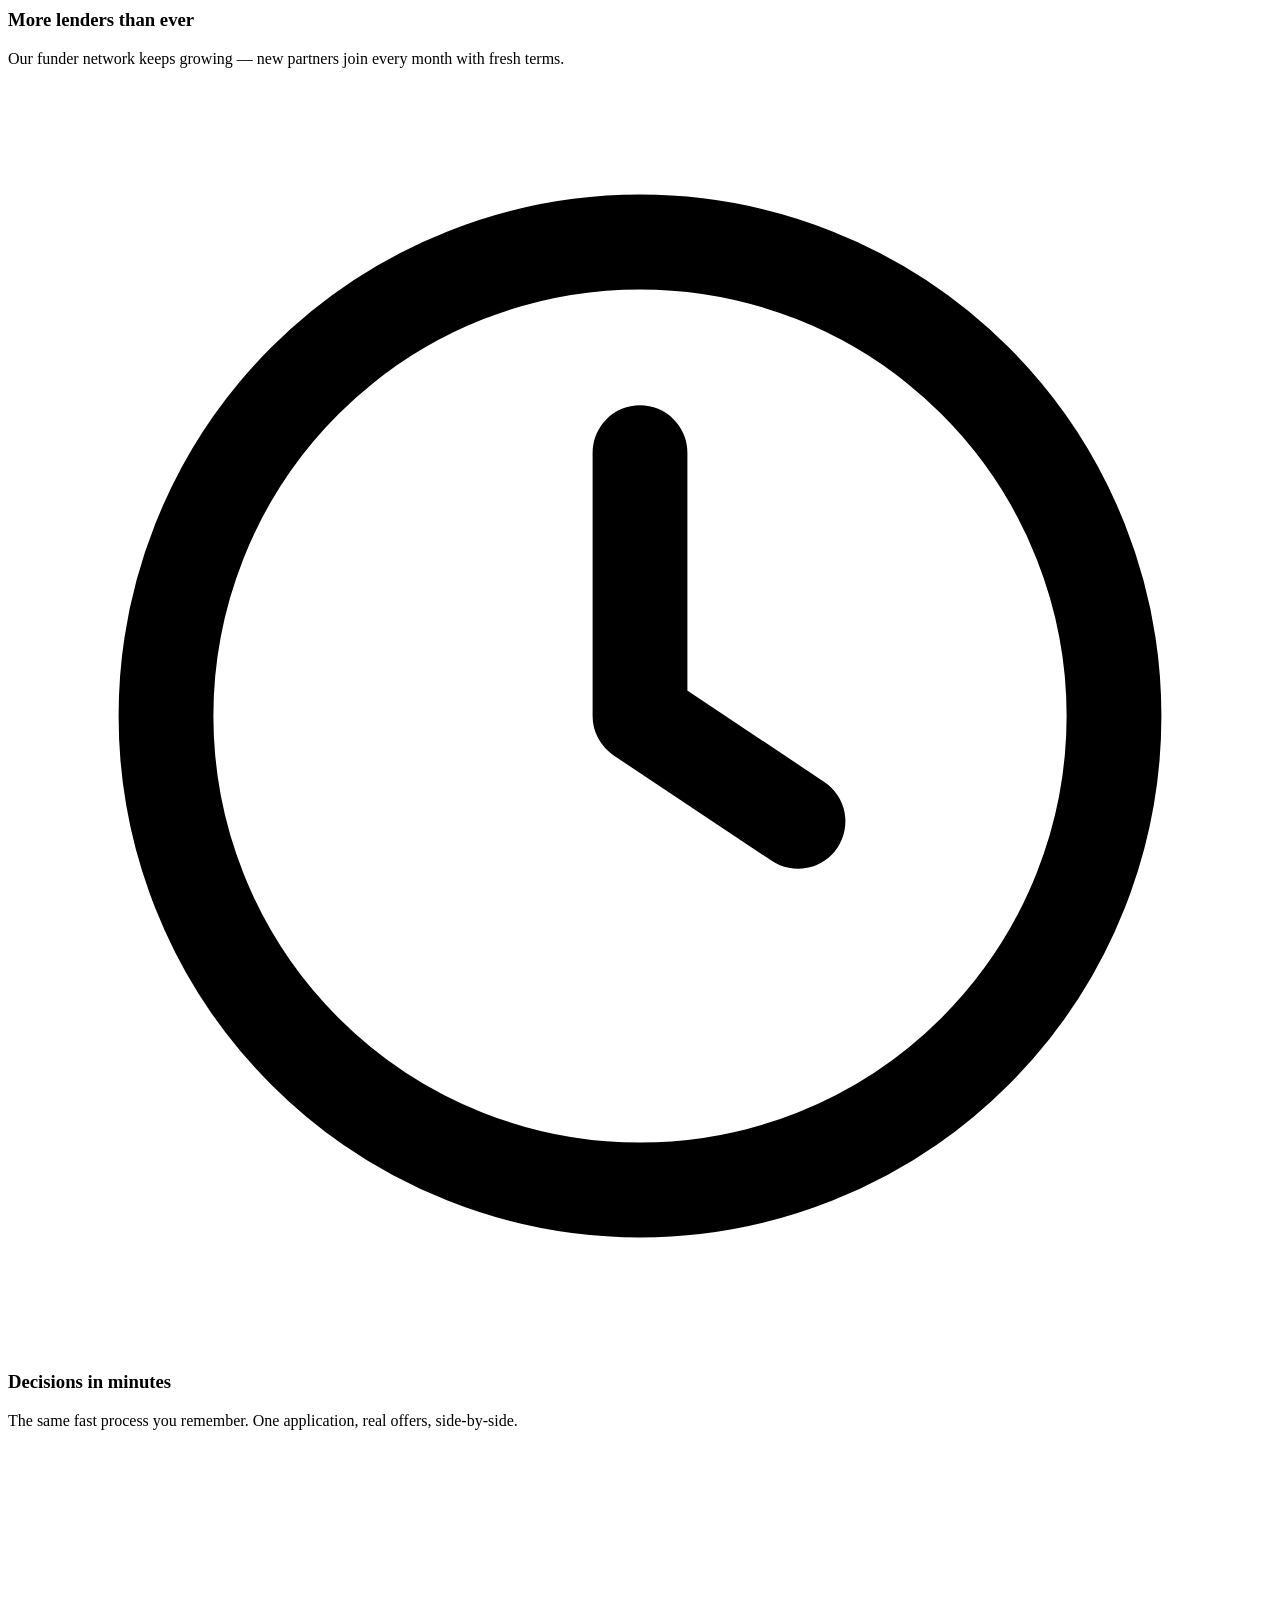
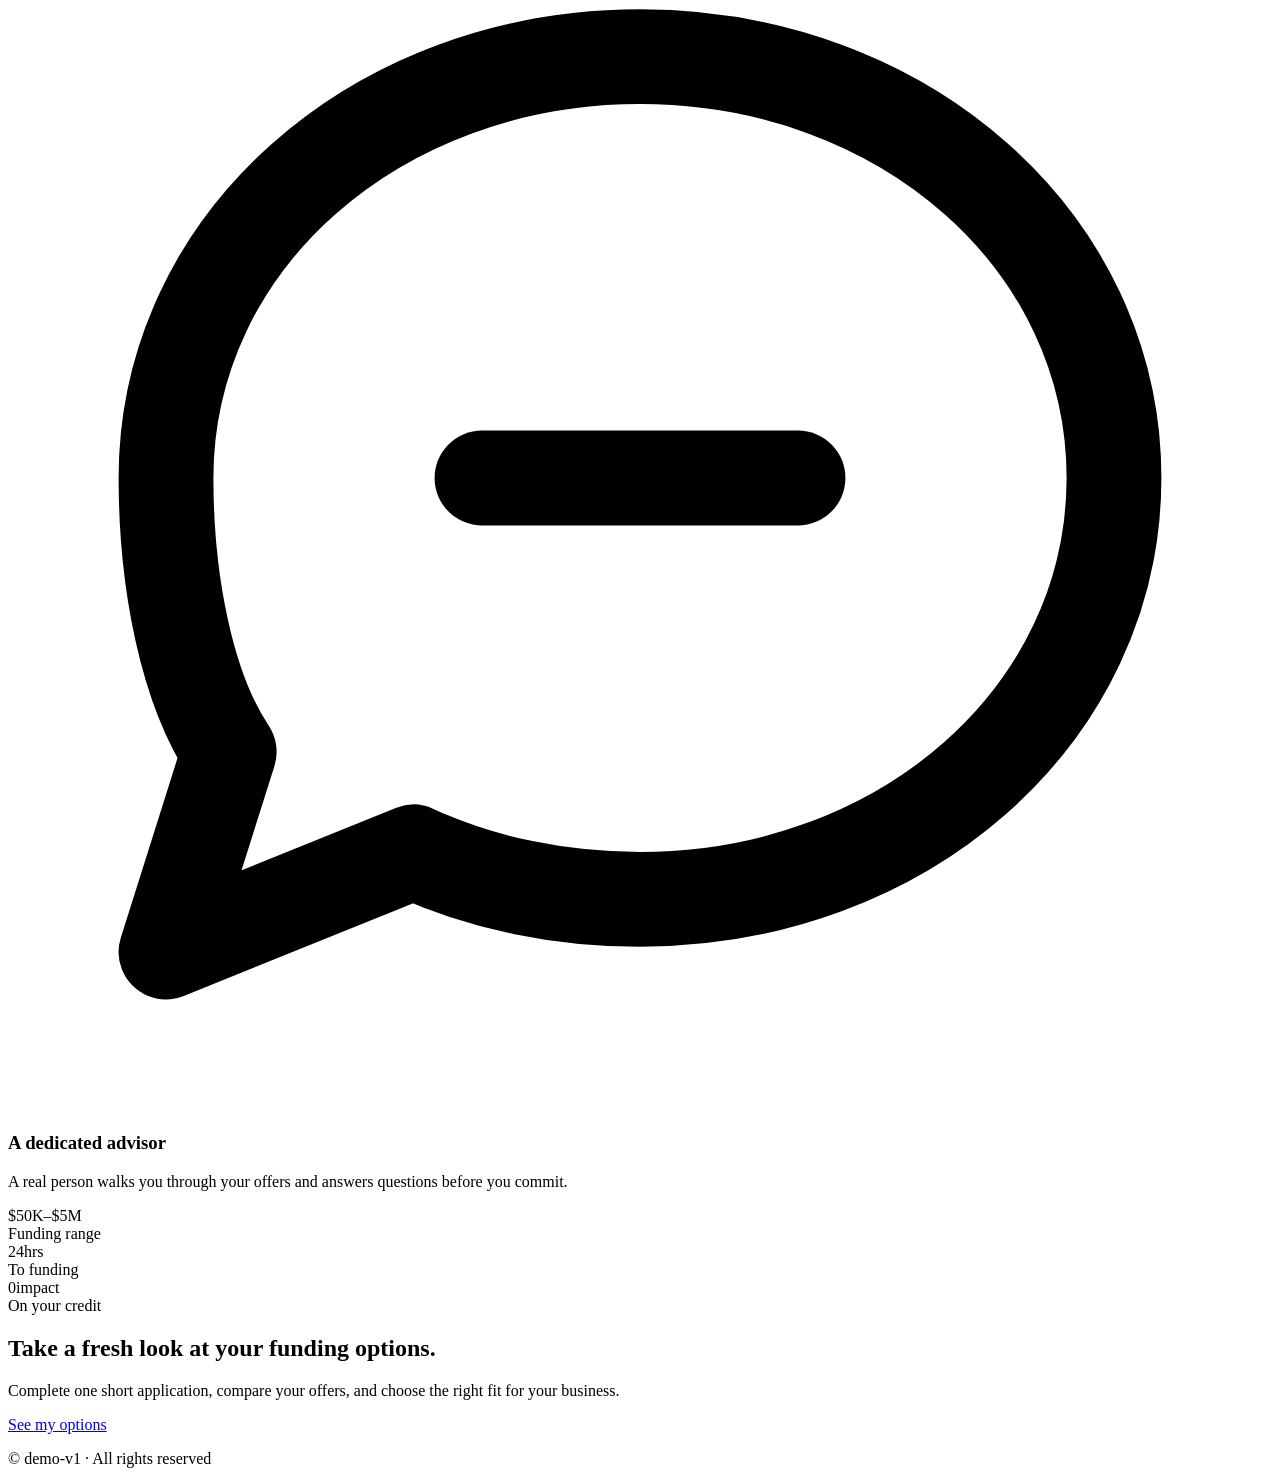
==== commit d3e4c788: "Add partner: demo-v1" ====
--- a/demo-v1/index.html
+++ b/demo-v1/index.html
@@ -22,10 +22,7 @@
 
   <header class="site-header">
     <div class="container site-header-inner">
-      
-      
-      <span class="site-logo-text">demo-v1</span>
-      
+      <img src="./logo.svg" alt="demo-v1" class="site-logo">
     </div>
   </header>
 
@@ -33,9 +30,9 @@
 
     <!-- ===================== Hero ===================== -->
     <section class="hero">
+      <div class="hero-dotgrid" aria-hidden="true"></div>
       <div class="container hero-inner">
         <div class="hero-copy">
-          <span class="eyebrow">demo-v1 Financing</span>
           <h1 class="hero-title">
             Funding for <em>what's next.</em>
           </h1>
@@ -47,6 +44,13 @@
             <a href="https://iw.lendflow.com/?env=LoMvkuRiEej1TsIynyOx2P3685DAhxmm&viewProduct=1&brandId=1985&workflowTemplateId=b37ec8b9-3998-4e6f-bc72-e36043d3c06d&emailTemplateId=554&consentTemplateId=01J7KJRV8Y9BBJWDGAAGYP4849&destination%5Bmode%5D=none" class="btn btn-primary">See my options</a>
             <span class="hero-microcopy">Soft pull. No impact to your credit.</span>
           </div>
+          <div class="hero-trust-stats">
+            <span><strong>$10M+</strong> funded</span>
+            <span class="hero-trust-dot" aria-hidden="true">·</span>
+            <span><strong>1,000+</strong> businesses</span>
+            <span class="hero-trust-dot" aria-hidden="true">·</span>
+            <span><strong>24-hour</strong> decisions</span>
+          </div>
         </div>
         <div class="hero-media">
           <div class="hero-glow" aria-hidden="true"></div>
@@ -196,7 +200,6 @@
     <section class="section section-alt">
       <div class="container">
         <div class="section-intro">
-          <span class="eyebrow">Why now?</span>
           <h2>The landscape has <em>changed.</em></h2>
           <p>Funding options shift constantly. Take a fresh look — your match may already be here.</p>
         </div>
